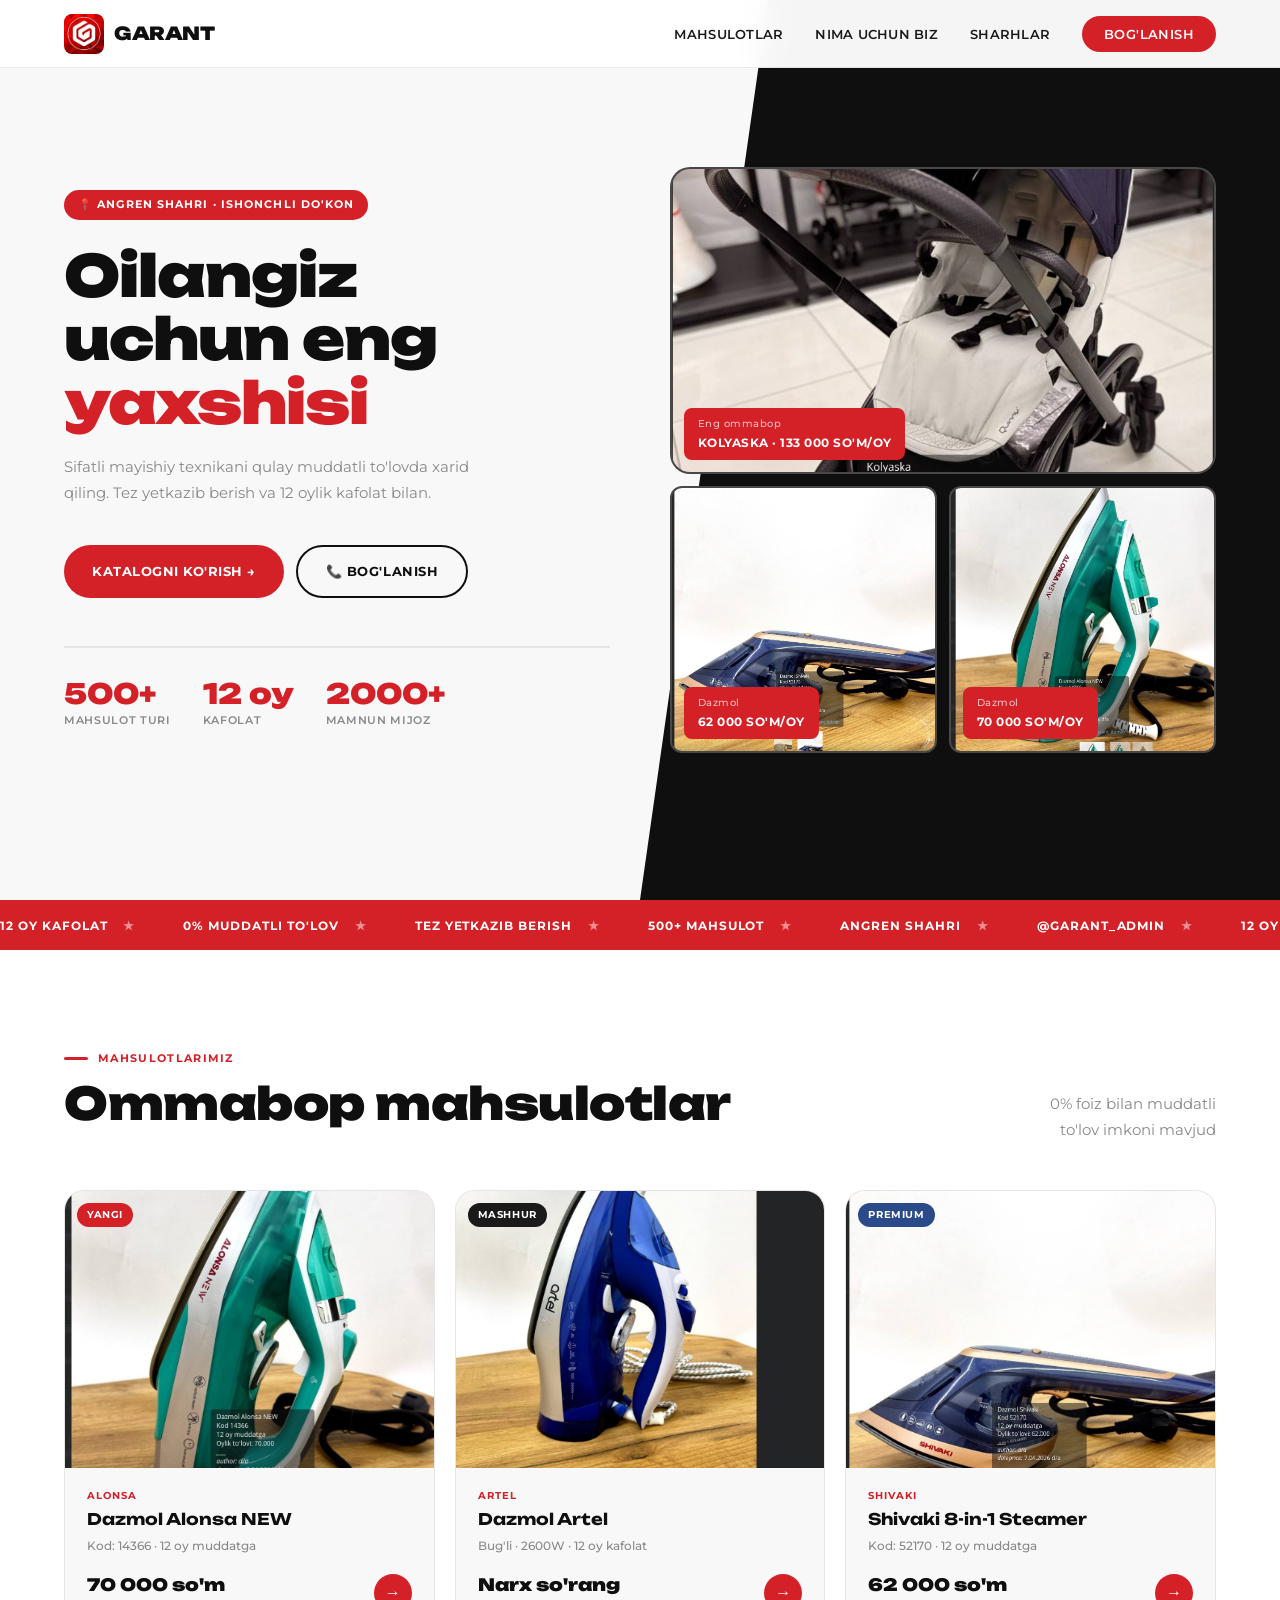
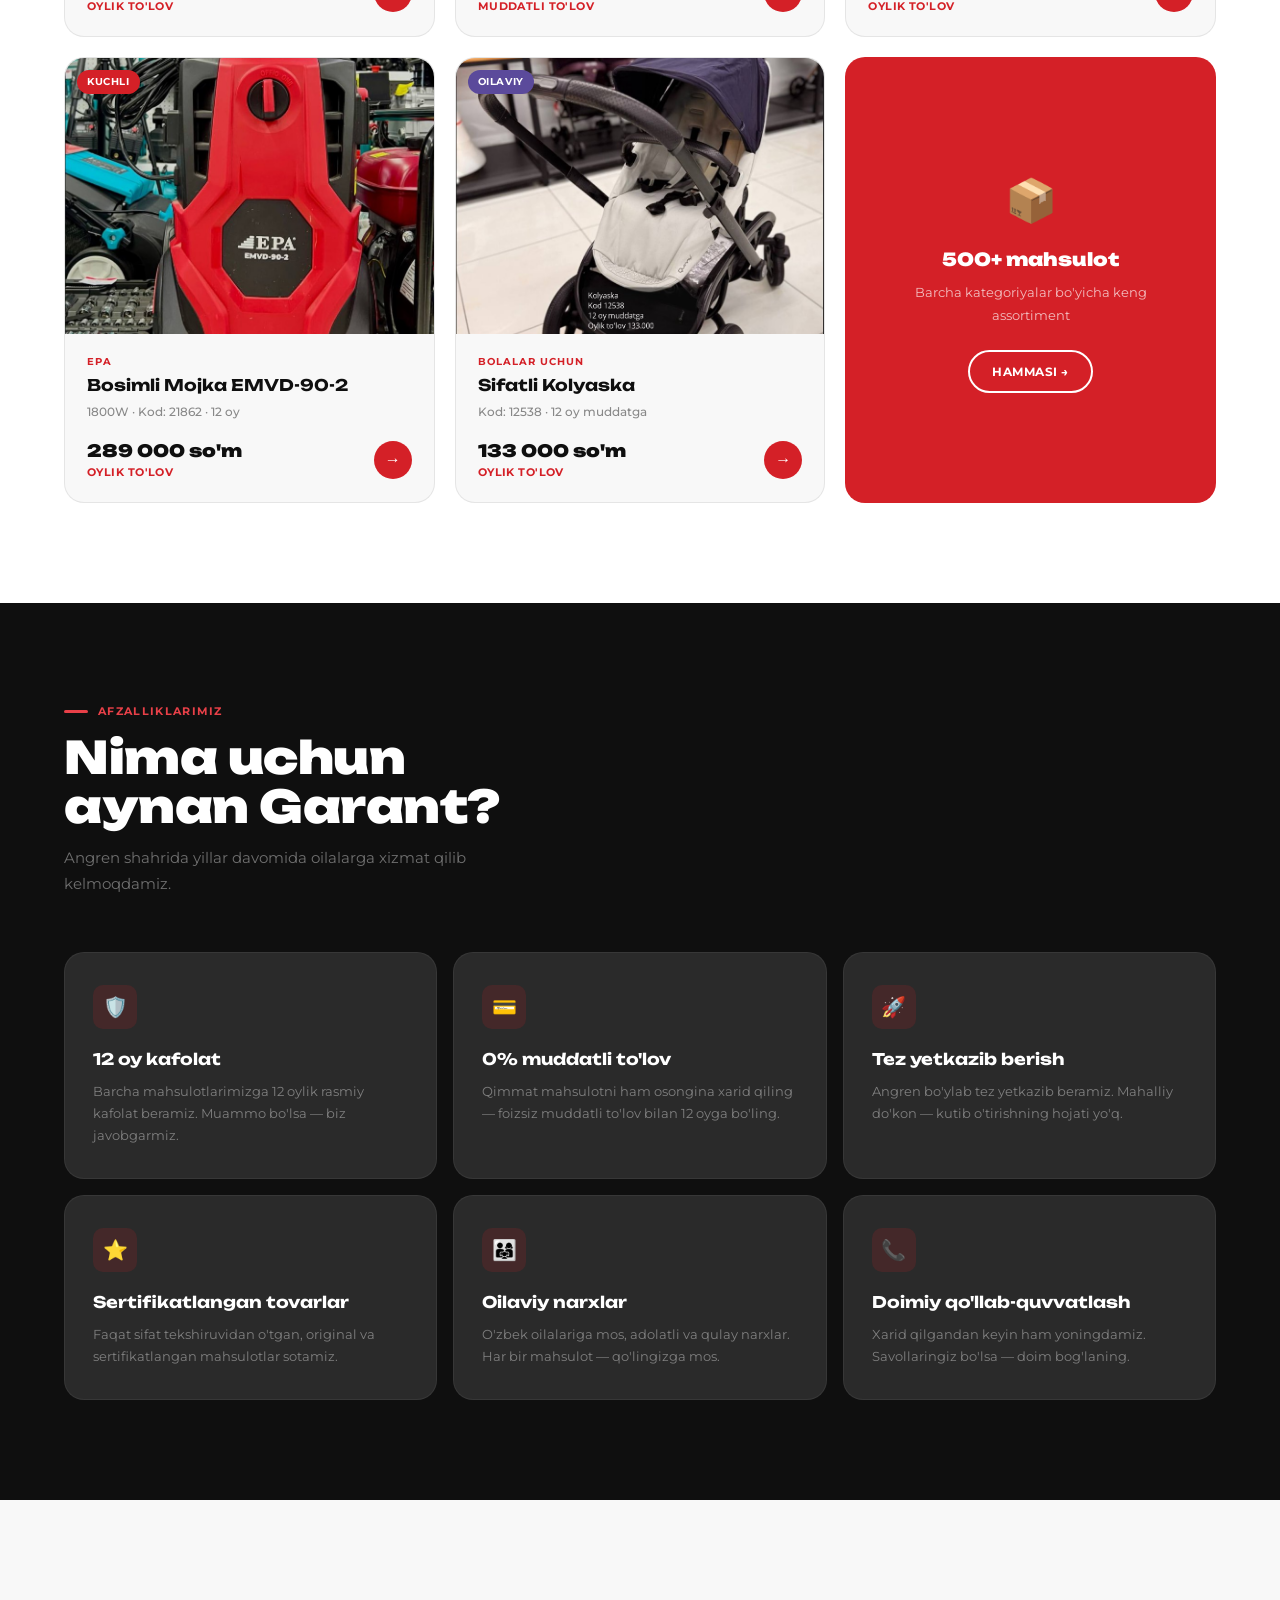
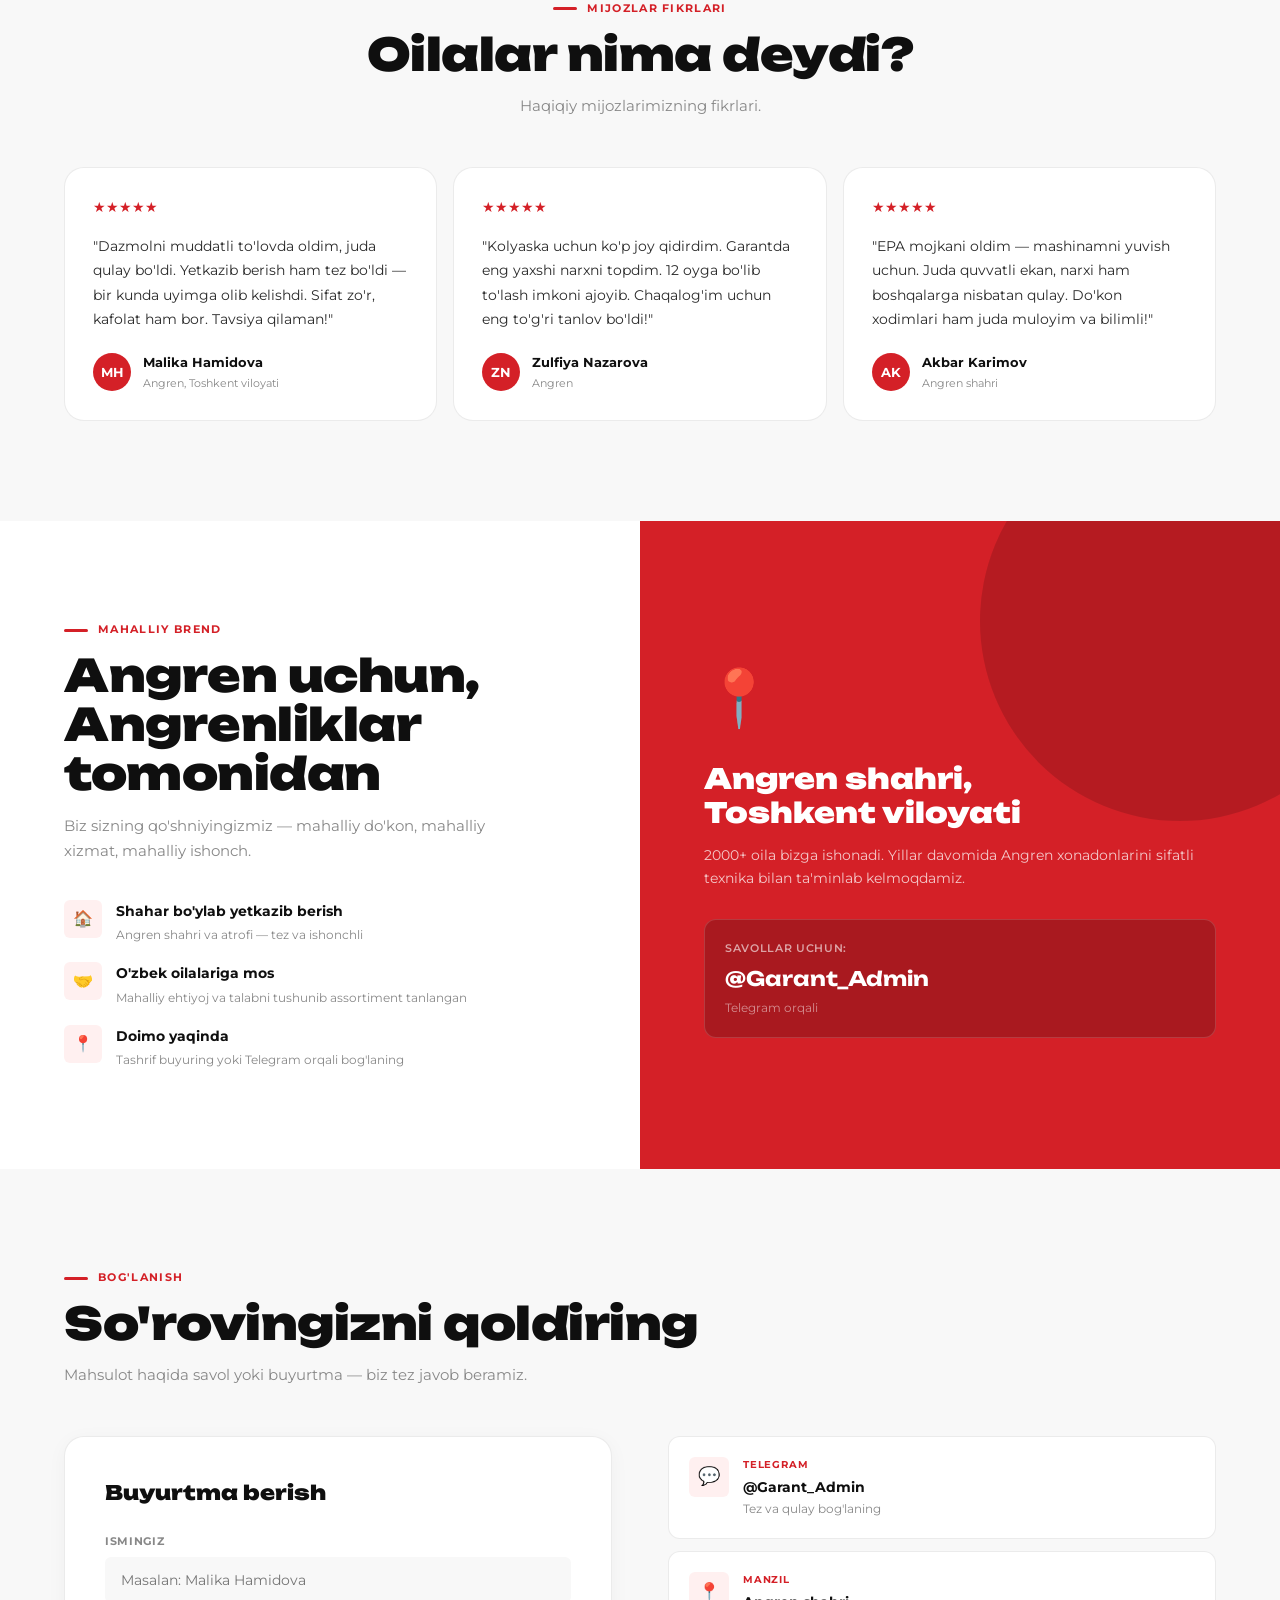
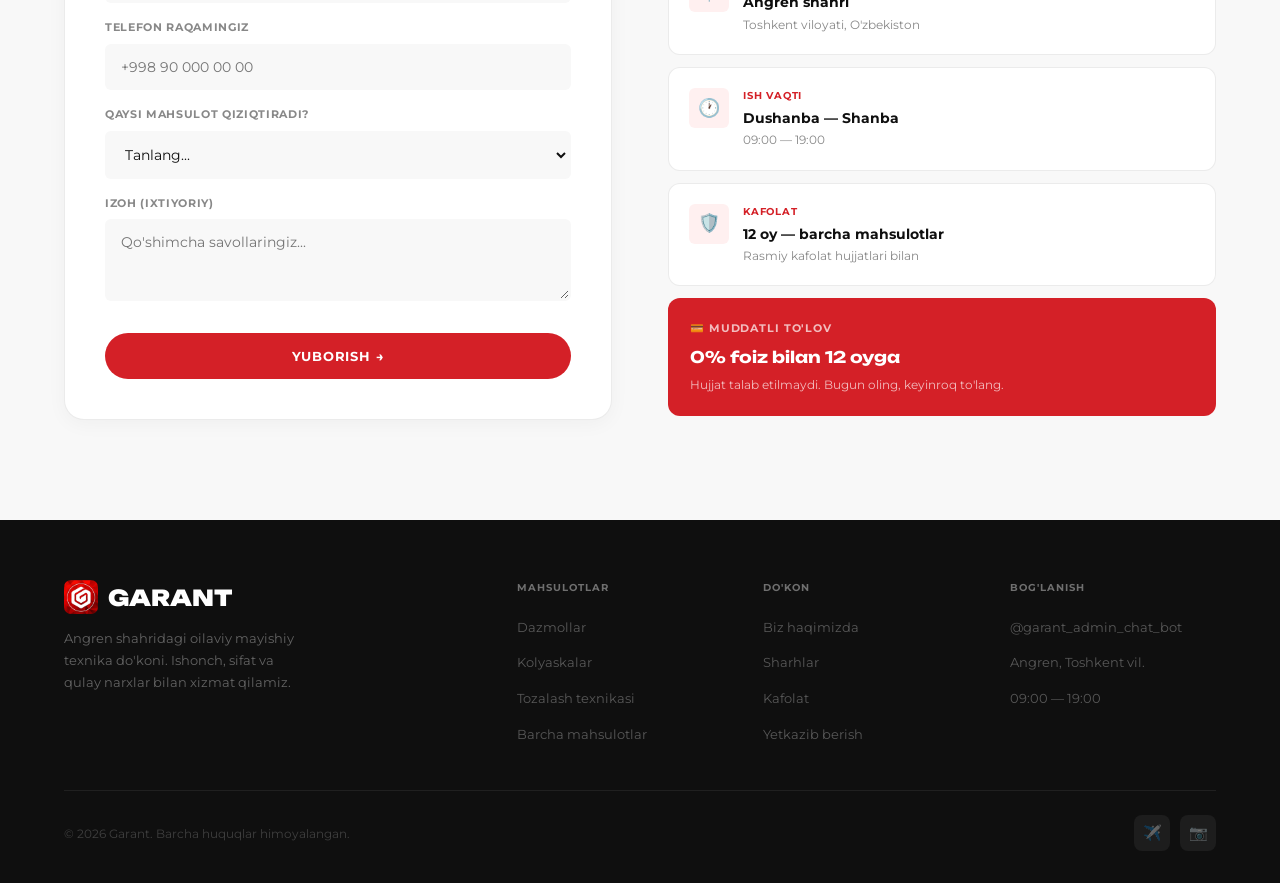
==== index.html @ 13a11385 "Rename garant.html to index.html" ====
<!DOCTYPE html>
<html lang="uz">
<head>
<meta charset="UTF-8">
<meta name="viewport" content="width=device-width, initial-scale=1.0">
<title>Garant — Oilangiz uchun eng yaxshisi</title>
<meta name="description" content="Angren shahridagi ishonchli oilaviy mayishiy texnika do'koni. Yetkazib berish, kafolat, qulay narxlar.">
<link rel="preconnect" href="https://fonts.googleapis.com">
<link rel="preconnect" href="https://fonts.gstatic.com" crossorigin>
<link href="https://fonts.googleapis.com/css2?family=Montserrat:wght@400;500;600;700;800;900&family=Unbounded:wght@700;900&display=swap" rel="stylesheet">
<style>
  *, *::before, *::after { box-sizing: border-box; margin: 0; padding: 0; }

  :root {
    --red: #D42027;
    --red-dark: #A8181E;
    --red-light: #E84048;
    --red-pale: #FFF0F0;
    --black: #0F0F0F;
    --dark: #1A1A1A;
    --dark-soft: #2A2A2A;
    --gray: #888888;
    --gray-light: #CCCCCC;
    --off-white: #F8F8F8;
    --white: #FFFFFF;
    --border: rgba(0,0,0,0.08);
    --font-display: 'Unbounded', sans-serif;
    --font-body: 'Montserrat', sans-serif;
    --radius: 12px;
    --radius-sm: 6px;
    --radius-lg: 20px;
  }

  html { scroll-behavior: smooth; }

  body {
    font-family: var(--font-body);
    background: var(--white);
    color: var(--black);
    overflow-x: hidden;
    line-height: 1.6;
  }

  nav {
    position: fixed; top: 0; left: 0; right: 0; z-index: 100;
    background: rgba(255,255,255,0.96);
    backdrop-filter: blur(16px);
    -webkit-backdrop-filter: blur(16px);
    border-bottom: 1px solid var(--border);
    padding: 0 5vw;
    display: flex; align-items: center; justify-content: space-between;
    height: 68px;
  }

  .nav-logo {
    display: flex; align-items: center; gap: 10px;
    text-decoration: none;
  }

  .nav-logo-img {
    width: 40px; height: 40px; border-radius: 8px; object-fit: cover;
  }

  .nav-logo-text {
    font-family: var(--font-display);
    font-size: 18px; font-weight: 900;
    color: var(--black);
    letter-spacing: -0.5px;
  }

  .nav-logo-text span { color: var(--red); }

  .nav-links {
    display: flex; align-items: center; gap: 32px;
    list-style: none;
  }

  .nav-links a {
    text-decoration: none;
    font-size: 13px; font-weight: 600;
    color: var(--dark);
    transition: color 0.2s;
    letter-spacing: 0.02em;
    text-transform: uppercase;
  }

  .nav-links a:hover { color: var(--red); }

  .nav-cta {
    background: var(--red) !important;
    color: white !important;
    padding: 10px 22px;
    border-radius: 100px;
    font-size: 13px !important;
    transition: background 0.2s, transform 0.15s !important;
    text-transform: uppercase !important;
    letter-spacing: 0.03em !important;
  }

  .nav-cta:hover { background: var(--red-dark) !important; transform: translateY(-1px); }

  .hamburger { display: none; cursor: pointer; flex-direction: column; gap: 5px; }
  .hamburger span { display: block; width: 24px; height: 2px; background: var(--black); border-radius: 2px; transition: 0.3s; }

  .hero {
    min-height: 100vh;
    padding: 100px 5vw 80px;
    display: grid;
    grid-template-columns: 1fr 1fr;
    gap: 60px;
    align-items: center;
    background: var(--off-white);
    position: relative;
    overflow: hidden;
  }

  .hero::before {
    content: '';
    position: absolute;
    top: 0; right: 0;
    width: 50%;
    height: 100%;
    background: var(--black);
    clip-path: polygon(20% 0, 100% 0, 100% 100%, 0% 100%);
    z-index: 0;
  }

  .hero-content { position: relative; z-index: 2; }

  .hero-tag {
    display: inline-flex; align-items: center; gap: 8px;
    background: var(--red);
    color: white;
    font-size: 11px; font-weight: 700;
    letter-spacing: 0.1em; text-transform: uppercase;
    padding: 6px 14px; border-radius: 100px;
    margin-bottom: 24px;
  }

  .hero h1 {
    font-family: var(--font-display);
    font-size: clamp(36px, 4.5vw, 60px);
    font-weight: 900;
    line-height: 1.1;
    letter-spacing: -1px;
    color: var(--black);
    margin-bottom: 20px;
  }

  .hero h1 em {
    font-style: normal;
    color: var(--red);
    display: block;
  }

  .hero-sub {
    font-size: 15px;
    color: var(--gray);
    line-height: 1.7;
    max-width: 420px;
    margin-bottom: 40px;
    font-weight: 400;
  }

  .hero-btns {
    display: flex; gap: 12px; flex-wrap: wrap;
  }

  .btn-primary {
    background: var(--red);
    color: white;
    text-decoration: none;
    padding: 14px 28px;
    border-radius: 100px;
    font-size: 13px; font-weight: 700;
    transition: background 0.2s, transform 0.15s;
    display: inline-flex; align-items: center; gap: 8px;
    text-transform: uppercase; letter-spacing: 0.04em;
  }

  .btn-primary:hover { background: var(--red-dark); transform: translateY(-2px); }

  .btn-secondary {
    background: transparent;
    border: 2px solid var(--black);
    color: var(--black);
    text-decoration: none;
    padding: 14px 28px;
    border-radius: 100px;
    font-size: 13px; font-weight: 700;
    transition: border-color 0.2s, color 0.2s, background 0.2s, transform 0.15s;
    display: inline-flex; align-items: center; gap: 8px;
    text-transform: uppercase; letter-spacing: 0.04em;
  }

  .btn-secondary:hover { border-color: var(--red); color: var(--red); transform: translateY(-2px); }

  .hero-stats {
    display: flex; gap: 32px; margin-top: 48px;
    padding-top: 32px;
    border-top: 2px solid var(--border);
  }

  .hero-stat-num {
    font-family: var(--font-display);
    font-size: 28px; font-weight: 900;
    color: var(--red); line-height: 1;
  }

  .hero-stat-label {
    font-size: 11px; color: var(--gray);
    margin-top: 4px; font-weight: 600;
    text-transform: uppercase; letter-spacing: 0.06em;
  }

  .hero-visual {
    position: relative; z-index: 2;
    display: grid;
    grid-template-columns: 1fr 1fr;
    grid-template-rows: auto auto;
    gap: 12px;
  }

  .hero-img-main {
    grid-column: 1 / 3;
    border-radius: var(--radius-lg);
    overflow: hidden;
    aspect-ratio: 16/9;
    background: #333;
    position: relative;
    border: 2px solid rgba(255,255,255,0.1);
  }

  .hero-img-main img {
    width: 100%; height: 100%; object-fit: cover;
  }

  .hero-img-card {
    border-radius: var(--radius);
    overflow: hidden;
    aspect-ratio: 1;
    background: #333;
    position: relative;
    border: 2px solid rgba(255,255,255,0.1);
  }

  .hero-img-card img {
    width: 100%; height: 100%; object-fit: cover;
  }

  .hero-badge {
    position: absolute;
    bottom: 12px; left: 12px;
    background: var(--red);
    color: white;
    padding: 8px 14px;
    border-radius: 8px;
    font-size: 12px;
    font-weight: 700;
    text-transform: uppercase;
    letter-spacing: 0.04em;
  }

  .hero-badge span {
    display: block;
    font-size: 10px;
    color: rgba(255,255,255,0.7);
    margin-bottom: 1px;
    font-weight: 500;
    text-transform: none;
  }

  section { padding: 100px 5vw; }

  .section-tag {
    font-size: 11px; font-weight: 700;
    letter-spacing: 0.12em; text-transform: uppercase;
    color: var(--red);
    margin-bottom: 12px;
    display: flex; align-items: center; gap: 10px;
  }

  .section-tag::before {
    content: ''; display: block;
    width: 24px; height: 3px;
    background: var(--red); border-radius: 2px;
  }

  .section-title {
    font-family: var(--font-display);
    font-size: clamp(28px, 3.5vw, 46px);
    font-weight: 900;
    line-height: 1.1;
    letter-spacing: -0.5px;
    color: var(--black);
    margin-bottom: 14px;
  }

  .section-sub {
    font-size: 15px;
    color: var(--gray);
    font-weight: 400;
    max-width: 500px;
    line-height: 1.7;
  }

  .ticker {
    background: var(--red);
    padding: 12px 0;
    overflow: hidden;
    white-space: nowrap;
  }

  .ticker-inner {
    display: inline-flex; gap: 48px;
    animation: ticker 20s linear infinite;
  }

  .ticker-item {
    font-size: 12px; font-weight: 700;
    color: white; text-transform: uppercase;
    letter-spacing: 0.08em;
    display: flex; align-items: center; gap: 16px;
  }

  .ticker-item::after {
    content: '★';
    color: rgba(255,255,255,0.5);
  }

  @keyframes ticker {
    from { transform: translateX(0); }
    to { transform: translateX(-50%); }
  }

  .products { background: var(--white); }

  .products-header {
    display: flex; align-items: flex-end;
    justify-content: space-between;
    margin-bottom: 48px; gap: 20px;
  }

  .products-grid {
    display: grid;
    grid-template-columns: repeat(auto-fill, minmax(280px, 1fr));
    gap: 20px;
  }

  .product-card {
    background: var(--off-white);
    border-radius: var(--radius-lg);
    overflow: hidden;
    border: 1px solid var(--border);
    transition: transform 0.25s, box-shadow 0.25s;
    cursor: pointer;
  }

  .product-card:hover {
    transform: translateY(-6px);
    box-shadow: 0 20px 50px rgba(212, 32, 39, 0.12);
  }

  .product-img {
    aspect-ratio: 4/3;
    background: #eee;
    position: relative;
    overflow: hidden;
  }

  .product-img img {
    width: 100%; height: 100%; object-fit: cover;
    transition: transform 0.4s;
  }

  .product-card:hover .product-img img { transform: scale(1.05); }

  .product-tag-badge {
    position: absolute; top: 12px; left: 12px;
    background: var(--red);
    color: white;
    font-size: 10px; font-weight: 700;
    letter-spacing: 0.06em; text-transform: uppercase;
    padding: 4px 10px; border-radius: 100px;
  }

  .product-body { padding: 20px 22px; }

  .product-brand {
    font-size: 10px; font-weight: 700;
    letter-spacing: 0.1em; text-transform: uppercase;
    color: var(--red); margin-bottom: 5px;
  }

  .product-name {
    font-family: var(--font-display);
    font-size: 16px; font-weight: 700;
    color: var(--black); margin-bottom: 6px;
    line-height: 1.3;
  }

  .product-info {
    font-size: 12px; color: var(--gray);
    margin-bottom: 16px; font-weight: 500;
  }

  .product-footer {
    display: flex; align-items: center; justify-content: space-between;
  }

  .product-price {
    font-family: var(--font-display);
    font-size: 17px; font-weight: 900;
    color: var(--black);
  }

  .product-price-month {
    display: block;
    font-size: 11px; font-weight: 700;
    color: var(--red); text-transform: uppercase; letter-spacing: 0.04em;
  }

  .product-btn {
    width: 38px; height: 38px;
    background: var(--red);
    border: none; border-radius: 50%;
    cursor: pointer;
    display: flex; align-items: center; justify-content: center;
    transition: background 0.2s, transform 0.15s;
    color: white; font-size: 16px;
  }

  .product-btn:hover { background: var(--red-dark); transform: scale(1.1); }

  .why { background: var(--black); }
  .why .section-tag { color: var(--red-light); }
  .why .section-tag::before { background: var(--red-light); }
  .why .section-title { color: var(--white); }
  .why .section-sub { color: rgba(255,255,255,0.4); }
  .why-header { margin-bottom: 56px; }

  .why-grid {
    display: grid;
    grid-template-columns: repeat(3, 1fr);
    gap: 16px;
  }

  .why-card {
    background: var(--dark-soft);
    border: 1px solid rgba(255,255,255,0.06);
    padding: 32px 28px;
    border-radius: var(--radius-lg);
    position: relative;
    transition: background 0.25s, border-color 0.25s;
    overflow: hidden;
  }

  .why-card::before {
    content: '';
    position: absolute;
    top: 0; left: 0;
    width: 4px; height: 100%;
    background: var(--red);
    transform: scaleY(0);
    transform-origin: bottom;
    transition: transform 0.3s;
  }

  .why-card:hover::before { transform: scaleY(1); }
  .why-card:hover { background: rgba(212,32,39,0.06); border-color: rgba(212,32,39,0.2); }

  .why-icon {
    width: 44px; height: 44px;
    background: rgba(212, 32, 39, 0.15);
    border-radius: 10px;
    display: flex; align-items: center; justify-content: center;
    font-size: 20px; margin-bottom: 20px;
  }

  .why-card h3 {
    font-family: var(--font-display);
    font-size: 16px; font-weight: 700;
    color: var(--white); margin-bottom: 10px;
    line-height: 1.3;
  }

  .why-card p {
    font-size: 13px;
    color: rgba(255,255,255,0.4);
    line-height: 1.7; font-weight: 400;
  }

  .testimonials { background: var(--off-white); }

  .testimonials-grid {
    display: grid;
    grid-template-columns: repeat(3, 1fr);
    gap: 16px;
    margin-top: 48px;
  }

  .testimonial-card {
    background: var(--white);
    border-radius: var(--radius-lg);
    padding: 28px;
    border: 1px solid var(--border);
    transition: transform 0.2s, box-shadow 0.2s;
  }

  .testimonial-card:hover { transform: translateY(-3px); box-shadow: 0 16px 40px rgba(0,0,0,0.06); }

  .stars { display: flex; gap: 3px; margin-bottom: 16px; color: var(--red); font-size: 14px; }

  .testimonial-text {
    font-size: 14px; line-height: 1.75;
    color: var(--dark-soft); margin-bottom: 20px;
    font-weight: 400;
  }

  .testimonial-author { display: flex; align-items: center; gap: 12px; }

  .author-avatar {
    width: 38px; height: 38px;
    border-radius: 50%;
    background: var(--red);
    display: flex; align-items: center; justify-content: center;
    font-weight: 700; font-size: 13px;
    color: white;
  }

  .author-name { font-size: 13px; font-weight: 700; color: var(--black); }
  .author-loc { font-size: 11px; color: var(--gray); margin-top: 2px; }

  .local {
    background: var(--white);
    display: grid;
    grid-template-columns: 1fr 1fr;
    gap: 0;
    padding: 0;
    overflow: hidden;
  }

  .local-content {
    padding: 100px 8vw 100px 5vw;
    display: flex; flex-direction: column; justify-content: center;
  }

  .local-visual {
    background: var(--red);
    padding: 60px 5vw;
    display: flex; flex-direction: column; justify-content: center;
    position: relative;
    overflow: hidden;
  }

  .local-visual::before {
    content: '';
    position: absolute;
    top: -100px; right: -100px;
    width: 400px; height: 400px;
    background: rgba(0,0,0,0.15);
    border-radius: 50%;
  }

  .local-map-pin { font-size: 56px; margin-bottom: 20px; position: relative; z-index: 1; }

  .local-visual h3 {
    font-family: var(--font-display);
    font-size: 28px; font-weight: 900;
    color: white; margin-bottom: 14px;
    position: relative; z-index: 1; line-height: 1.2;
  }

  .local-visual p {
    font-size: 14px; color: rgba(255,255,255,0.75);
    line-height: 1.7; font-weight: 400;
    position: relative; z-index: 1;
  }

  .local-features { display: flex; flex-direction: column; gap: 18px; margin-top: 36px; }

  .local-feature { display: flex; align-items: flex-start; gap: 14px; }

  .local-feature-icon {
    width: 38px; height: 38px; flex-shrink: 0;
    background: var(--red-pale);
    border-radius: var(--radius-sm);
    display: flex; align-items: center; justify-content: center;
    font-size: 16px;
  }

  .local-feature-title { font-size: 14px; font-weight: 700; color: var(--black); margin-bottom: 3px; }
  .local-feature-desc { font-size: 12px; color: var(--gray); font-weight: 400; }

  .contact { background: var(--off-white); }

  .contact-grid {
    display: grid;
    grid-template-columns: 1fr 1fr;
    gap: 56px;
    margin-top: 48px;
    align-items: start;
  }

  .contact-form-wrap {
    background: var(--white);
    border-radius: var(--radius-lg);
    padding: 40px;
    border: 1px solid var(--border);
    box-shadow: 0 4px 20px rgba(0,0,0,0.04);
  }

  .contact-form-wrap h3 {
    font-family: var(--font-display);
    font-size: 20px; font-weight: 900;
    color: var(--black); margin-bottom: 24px;
  }

  .form-group { margin-bottom: 16px; }

  .form-group label {
    display: block;
    font-size: 11px; font-weight: 700;
    color: var(--gray); margin-bottom: 7px;
    letter-spacing: 0.06em; text-transform: uppercase;
  }

  .form-group input,
  .form-group select,
  .form-group textarea {
    width: 100%;
    background: var(--off-white);
    border: 2px solid transparent;
    border-radius: var(--radius-sm);
    padding: 12px 14px;
    font-family: var(--font-body);
    font-size: 14px;
    color: var(--black);
    transition: border-color 0.2s;
    outline: none;
    resize: vertical;
  }

  .form-group input:focus,
  .form-group select:focus,
  .form-group textarea:focus {
    border-color: var(--red);
    background: white;
  }

  .form-btn {
    width: 100%;
    background: var(--red);
    color: white;
    border: none;
    border-radius: 100px;
    padding: 15px;
    font-family: var(--font-body);
    font-size: 13px; font-weight: 700;
    cursor: pointer;
    transition: background 0.2s, transform 0.15s;
    margin-top: 8px;
    text-transform: uppercase;
    letter-spacing: 0.06em;
  }

  .form-btn:hover { background: var(--red-dark); transform: translateY(-1px); }

  .contact-info { display: flex; flex-direction: column; gap: 12px; }

  .contact-info-item {
    display: flex; align-items: flex-start; gap: 14px;
    padding: 20px;
    background: var(--white);
    border-radius: var(--radius);
    border: 1px solid var(--border);
    transition: transform 0.2s, border-color 0.2s;
  }

  .contact-info-item:hover { transform: translateX(4px); border-color: var(--red); }

  .contact-info-icon {
    width: 40px; height: 40px; flex-shrink: 0;
    background: var(--red-pale);
    border-radius: var(--radius-sm);
    display: flex; align-items: center; justify-content: center;
    font-size: 18px;
  }

  .contact-info-label {
    font-size: 10px; font-weight: 700;
    letter-spacing: 0.08em; text-transform: uppercase;
    color: var(--red); margin-bottom: 3px;
  }

  .contact-info-value { font-size: 14px; font-weight: 700; color: var(--black); }
  .contact-info-sub { font-size: 12px; color: var(--gray); font-weight: 400; margin-top: 1px; }

  footer { background: var(--black); padding: 60px 5vw 32px; }

  .footer-top {
    display: grid;
    grid-template-columns: 2fr 1fr 1fr 1fr;
    gap: 40px;
    padding-bottom: 44px;
    border-bottom: 1px solid rgba(255,255,255,0.07);
  }

  .footer-brand-name {
    font-family: var(--font-display);
    font-size: 22px; font-weight: 900;
    color: var(--white); margin-bottom: 12px;
    display: flex; align-items: center; gap: 10px;
  }

  .footer-brand-name img { width: 34px; height: 34px; border-radius: 7px; object-fit: cover; }

  .footer-desc {
    font-size: 13px; color: rgba(255,255,255,0.35);
    line-height: 1.7; font-weight: 400; max-width: 240px;
  }

  .footer-col h4 {
    font-size: 10px; font-weight: 700;
    color: rgba(255,255,255,0.4);
    letter-spacing: 0.1em; text-transform: uppercase;
    margin-bottom: 18px;
  }

  .footer-col ul { list-style: none; display: flex; flex-direction: column; gap: 10px; }

  .footer-col ul a {
    text-decoration: none;
    font-size: 13px; color: rgba(255,255,255,0.3);
    transition: color 0.2s; font-weight: 400;
  }

  .footer-col ul a:hover { color: var(--white); }

  .footer-bottom {
    display: flex; align-items: center; justify-content: space-between;
    padding-top: 24px;
  }

  .footer-copy { font-size: 12px; color: rgba(255,255,255,0.2); font-weight: 400; }

  .footer-social { display: flex; gap: 10px; }

  .social-btn {
    width: 36px; height: 36px;
    background: rgba(255,255,255,0.06);
    border-radius: 8px;
    display: flex; align-items: center; justify-content: center;
    text-decoration: none; color: rgba(255,255,255,0.4);
    font-size: 15px;
    transition: background 0.2s, color 0.2s;
  }

  .social-btn:hover { background: var(--red); color: white; }

  .reveal {
    opacity: 0;
    transform: translateY(24px);
    transition: opacity 0.6s ease, transform 0.6s ease;
  }

  .reveal.visible { opacity: 1; transform: translateY(0); }

  .reveal-delay-1 { transition-delay: 0.1s; }
  .reveal-delay-2 { transition-delay: 0.2s; }
  .reveal-delay-3 { transition-delay: 0.3s; }
  .reveal-delay-4 { transition-delay: 0.4s; }
  .reveal-delay-5 { transition-delay: 0.5s; }

  .mobile-menu {
    display: none;
    position: fixed; top: 68px; left: 0; right: 0;
    background: rgba(255,255,255,0.98);
    backdrop-filter: blur(12px);
    padding: 20px 5vw;
    z-index: 99;
    border-bottom: 1px solid var(--border);
    flex-direction: column; gap: 4px;
  }

  .mobile-menu a {
    text-decoration: none; font-size: 14px; font-weight: 700;
    color: var(--black); padding: 12px 0;
    border-bottom: 1px solid var(--border);
    text-transform: uppercase; letter-spacing: 0.04em;
    transition: color 0.2s;
  }

  .mobile-menu a:hover { color: var(--red); }
  .mobile-menu.open { display: flex; }

  @media (max-width: 900px) {
    .hero { grid-template-columns: 1fr; padding-top: 90px; }
    .hero::before { display: none; }
    .hero-visual { order: -1; }
    .why-grid { grid-template-columns: 1fr 1fr; }
    .testimonials-grid { grid-template-columns: 1fr; }
    .local { grid-template-columns: 1fr; }
    .contact-grid { grid-template-columns: 1fr; }
    .footer-top { grid-template-columns: 1fr 1fr; }
    .nav-links { display: none; }
    .hamburger { display: flex; }
    .footer-bottom { flex-direction: column; gap: 12px; text-align: center; }
  }

  @media (max-width: 600px) {
    section { padding: 64px 5vw; }
    .hero-stats { flex-wrap: wrap; gap: 20px; }
    .products-grid { grid-template-columns: 1fr 1fr; }
    .why-grid { grid-template-columns: 1fr; }
    .footer-top { grid-template-columns: 1fr; }
    .contact-form-wrap { padding: 26px 20px; }
  }
</style>
</head>
<body>

<nav>
  <a href="#" class="nav-logo">
    <img class="nav-logo-img" src="[data-uri]" alt="Garant">
    <span class="nav-logo-text">GARANT</span>
  </a>
  <ul class="nav-links">
    <li><a href="#products">Mahsulotlar</a></li>
    <li><a href="#why">Nima uchun biz</a></li>
    <li><a href="#reviews">Sharhlar</a></li>
    <li><a href="#contact" class="nav-cta">Bog'lanish</a></li>
  </ul>
  <div class="hamburger" onclick="toggleMenu()">
    <span></span><span></span><span></span>
  </div>
</nav>

<div class="mobile-menu" id="mobileMenu">
  <a href="#products" onclick="toggleMenu()">Mahsulotlar</a>
  <a href="#why" onclick="toggleMenu()">Nima uchun biz</a>
  <a href="#reviews" onclick="toggleMenu()">Sharhlar</a>
  <a href="#contact" onclick="toggleMenu()">Bog'lanish</a>
</div>

<section class="hero">
  <div class="hero-content">
    <div class="hero-tag">📍 Angren shahri · Ishonchli do'kon</div>
    <h1>Oilangiz<br>uchun eng<br><em>yaxshisi</em></h1>
    <p class="hero-sub">Sifatli mayishiy texnikani qulay muddatli to'lovda xarid qiling. Tez yetkazib berish va 12 oylik kafolat bilan.</p>
    <div class="hero-btns">
      <a href="#products" class="btn-primary">Katalogni ko'rish →</a>
      <a href="#contact" class="btn-secondary">📞 Bog'lanish</a>
    </div>
    <div class="hero-stats">
      <div>
        <div class="hero-stat-num">500+</div>
        <div class="hero-stat-label">Mahsulot turi</div>
      </div>
      <div>
        <div class="hero-stat-num">12 oy</div>
        <div class="hero-stat-label">Kafolat</div>
      </div>
      <div>
        <div class="hero-stat-num">2000+</div>
        <div class="hero-stat-label">Mamnun mijoz</div>
      </div>
    </div>
  </div>

  <div class="hero-visual">
    <div class="hero-img-main">
      <img src="[data-uri]" alt="Kolyaska">
      <div class="hero-badge">
        <span>Eng ommabop</span>
        Kolyaska · 133 000 so'm/oy
      </div>
    </div>
    <div class="hero-img-card">
      <img src="[data-uri]" alt="Dazmol Shivaki">
      <div class="hero-badge">
        <span>Dazmol</span>
        62 000 so'm/oy
      </div>
    </div>
    <div class="hero-img-card">
      <img src="[data-uri]" alt="Dazmol Alonsa">
      <div class="hero-badge">
        <span>Dazmol</span>
        70 000 so'm/oy
      </div>
    </div>
  </div>
</section>

<div class="ticker">
  <div class="ticker-inner">
    <span class="ticker-item">12 oy kafolat</span>
    <span class="ticker-item">0% muddatli to'lov</span>
    <span class="ticker-item">Tez yetkazib berish</span>
    <span class="ticker-item">500+ mahsulot</span>
    <span class="ticker-item">Angren shahri</span>
    <span class="ticker-item">@Garant_Admin</span>
    <span class="ticker-item">12 oy kafolat</span>
    <span class="ticker-item">0% muddatli to'lov</span>
    <span class="ticker-item">Tez yetkazib berish</span>
    <span class="ticker-item">500+ mahsulot</span>
    <span class="ticker-item">Angren shahri</span>
    <span class="ticker-item">@Garant_Admin</span>
  </div>
</div>

<section class="products" id="products">
  <div class="products-header">
    <div>
      <div class="section-tag reveal">Mahsulotlarimiz</div>
      <h2 class="section-title reveal">Ommabop mahsulotlar</h2>
    </div>
    <p class="section-sub reveal" style="margin-bottom:0; text-align:right;">0% foiz bilan muddatli<br>to'lov imkoni mavjud</p>
  </div>

  <div class="products-grid">
    <div class="product-card reveal">
      <div class="product-img">
        <img src="[data-uri]" alt="Dazmol Alonsa NEW">
        <span class="product-tag-badge">Yangi</span>
      </div>
      <div class="product-body">
        <div class="product-brand">Alonsa</div>
        <div class="product-name">Dazmol Alonsa NEW</div>
        <div class="product-info">Kod: 14366 · 12 oy muddatga</div>
        <div class="product-footer">
          <div>
            <div class="product-price">70 000 so'm</div>
            <span class="product-price-month">oylik to'lov</span>
          </div>
          <button class="product-btn" onclick="scrollToContact()">→</button>
        </div>
      </div>
    </div>

    <div class="product-card reveal reveal-delay-1">
      <div class="product-img">
        <img src="[data-uri]" alt="Dazmol Artel">
        <span class="product-tag-badge" style="background:#1a1a1a;">Mashhur</span>
      </div>
      <div class="product-body">
        <div class="product-brand">Artel</div>
        <div class="product-name">Dazmol Artel</div>
        <div class="product-info">Bug'li · 2600W · 12 oy kafolat</div>
        <div class="product-footer">
          <div>
            <div class="product-price">Narx so'rang</div>
            <span class="product-price-month">muddatli to'lov</span>
          </div>
          <button class="product-btn" onclick="scrollToContact()">→</button>
        </div>
      </div>
    </div>

    <div class="product-card reveal reveal-delay-2">
      <div class="product-img">
        <img src="[data-uri]" alt="Dazmol Shivaki">
        <span class="product-tag-badge" style="background:#2A4A8A;">Premium</span>
      </div>
      <div class="product-body">
        <div class="product-brand">Shivaki</div>
        <div class="product-name">Shivaki 8-in-1 Steamer</div>
        <div class="product-info">Kod: 52170 · 12 oy muddatga</div>
        <div class="product-footer">
          <div>
            <div class="product-price">62 000 so'm</div>
            <span class="product-price-month">oylik to'lov</span>
          </div>
          <button class="product-btn" onclick="scrollToContact()">→</button>
        </div>
      </div>
    </div>

    <div class="product-card reveal reveal-delay-3">
      <div class="product-img">
        <img src="[data-uri]" alt="EPA Bosimli Mojka">
        <span class="product-tag-badge">Kuchli</span>
      </div>
      <div class="product-body">
        <div class="product-brand">EPA</div>
        <div class="product-name">Bosimli Mojka EMVD-90-2</div>
        <div class="product-info">1800W · Kod: 21862 · 12 oy</div>
        <div class="product-footer">
          <div>
            <div class="product-price">289 000 so'm</div>
            <span class="product-price-month">oylik to'lov</span>
          </div>
          <button class="product-btn" onclick="scrollToContact()">→</button>
        </div>
      </div>
    </div>

    <div class="product-card reveal reveal-delay-4">
      <div class="product-img">
        <img src="[data-uri]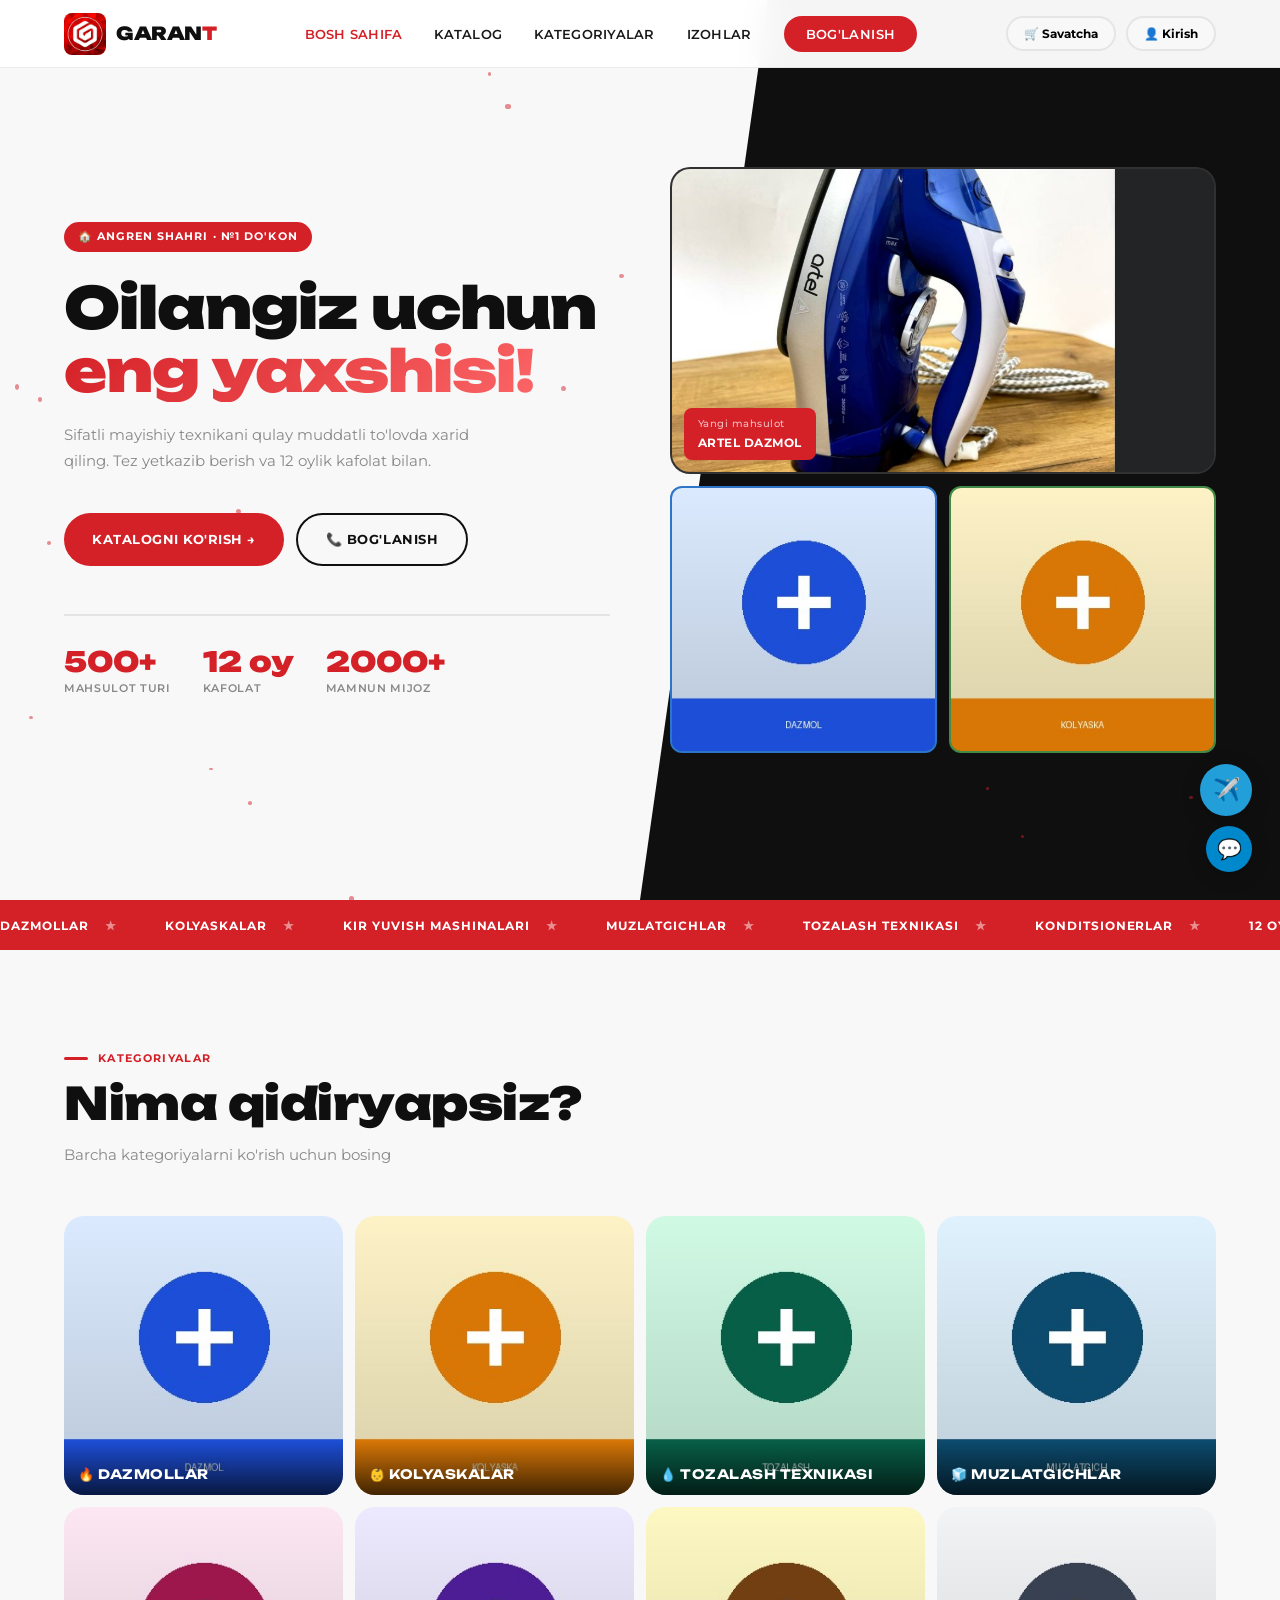
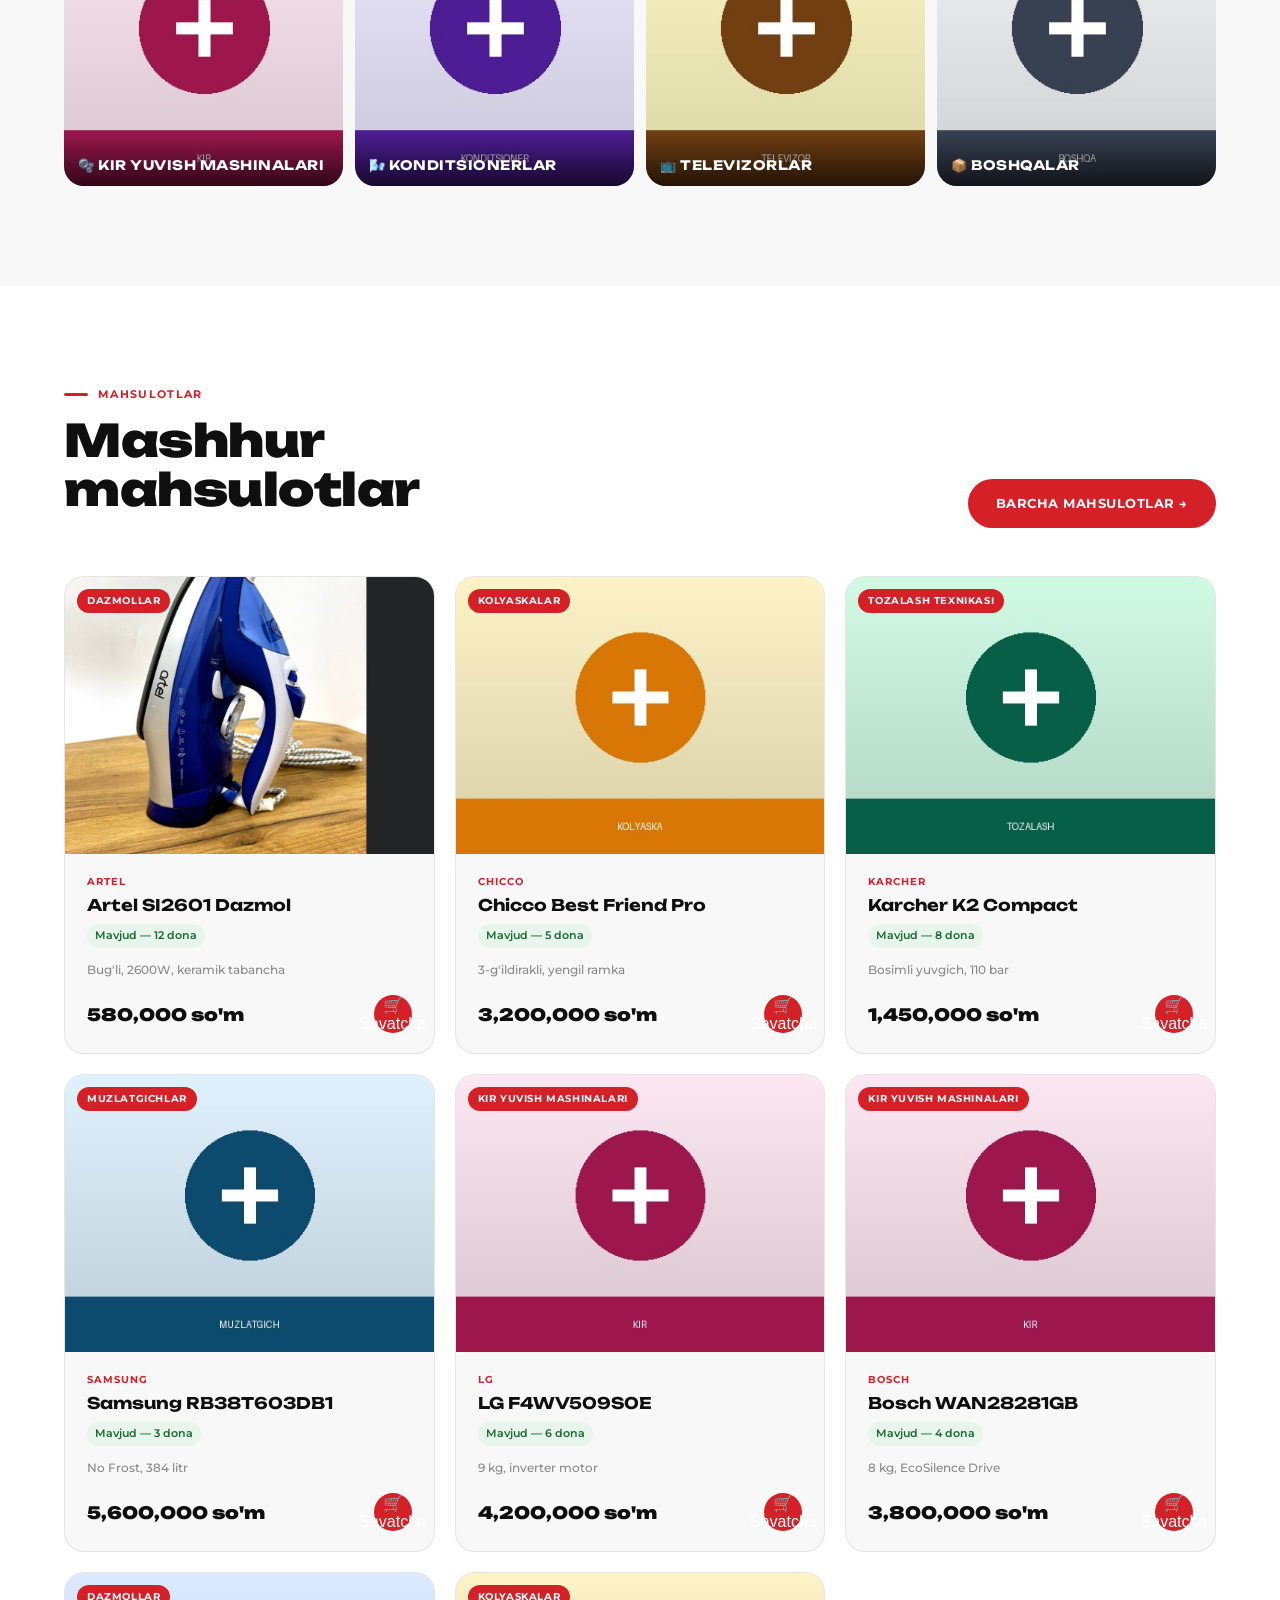
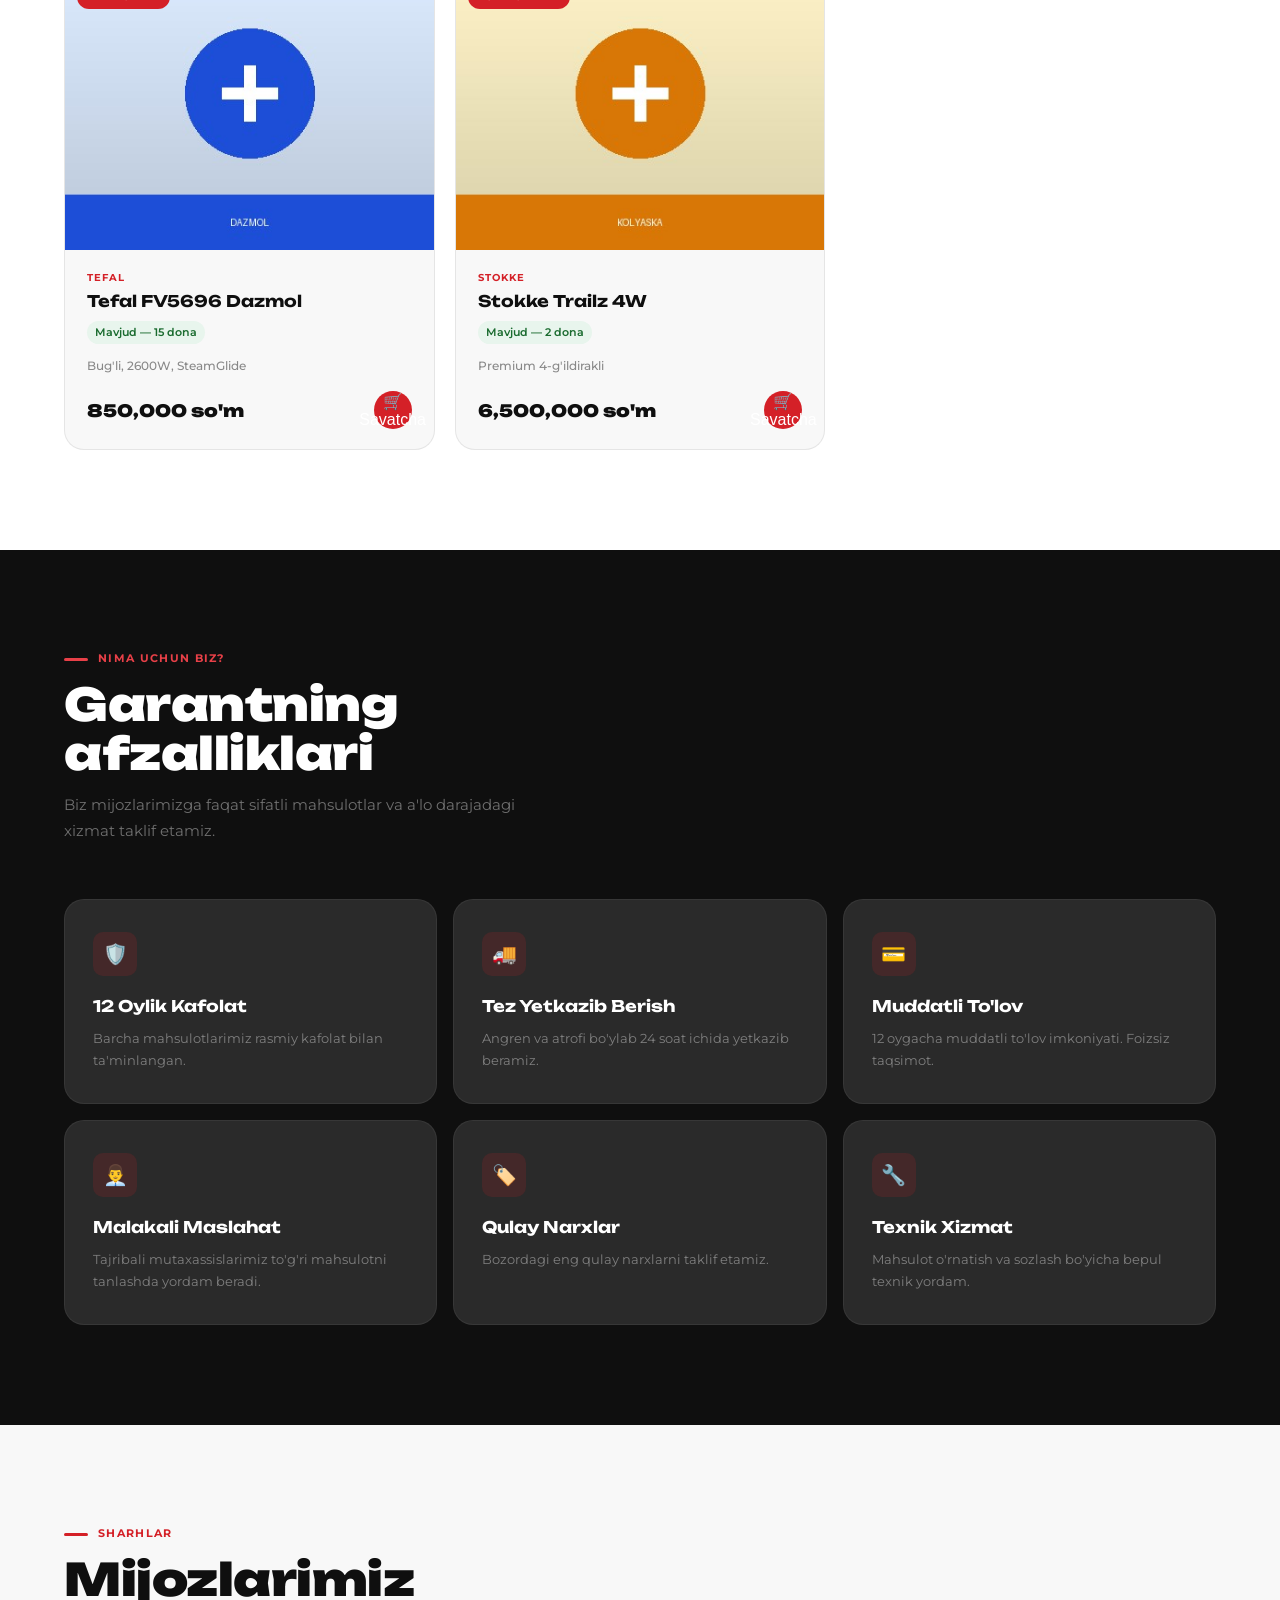
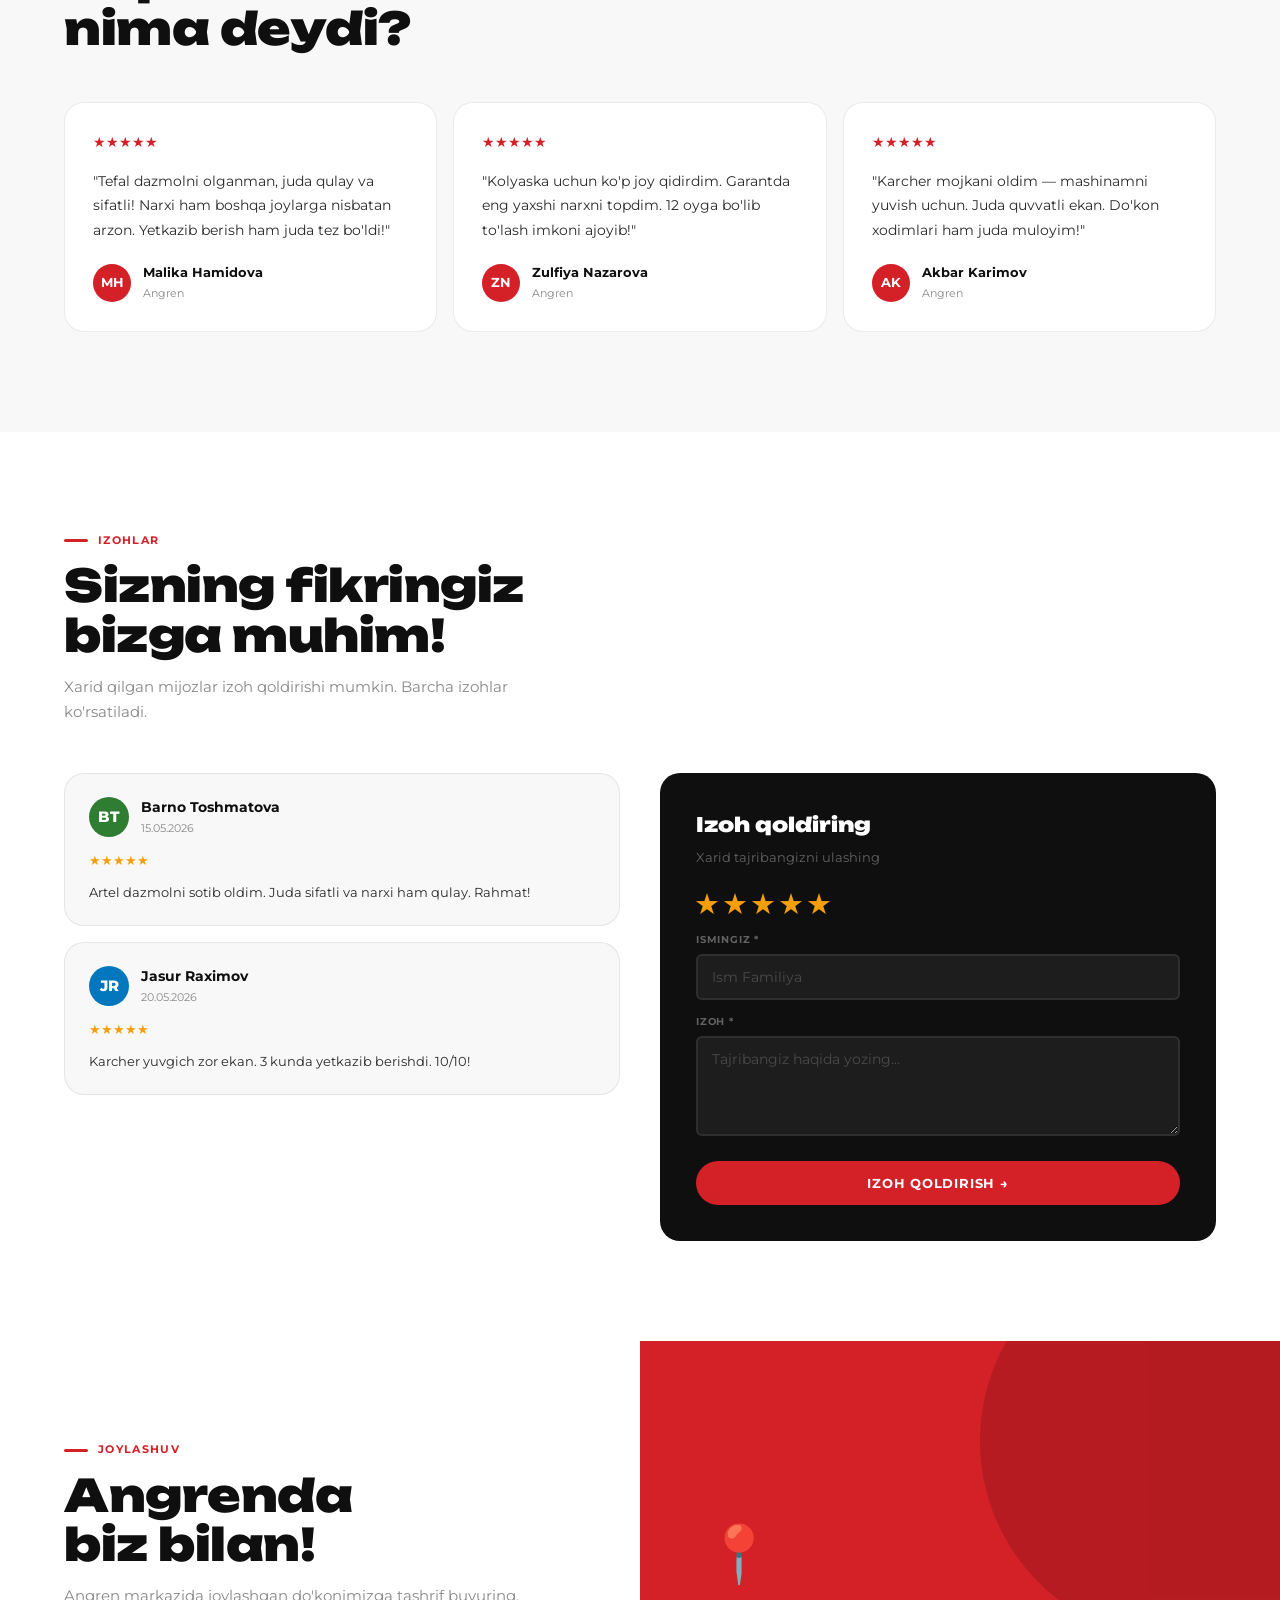
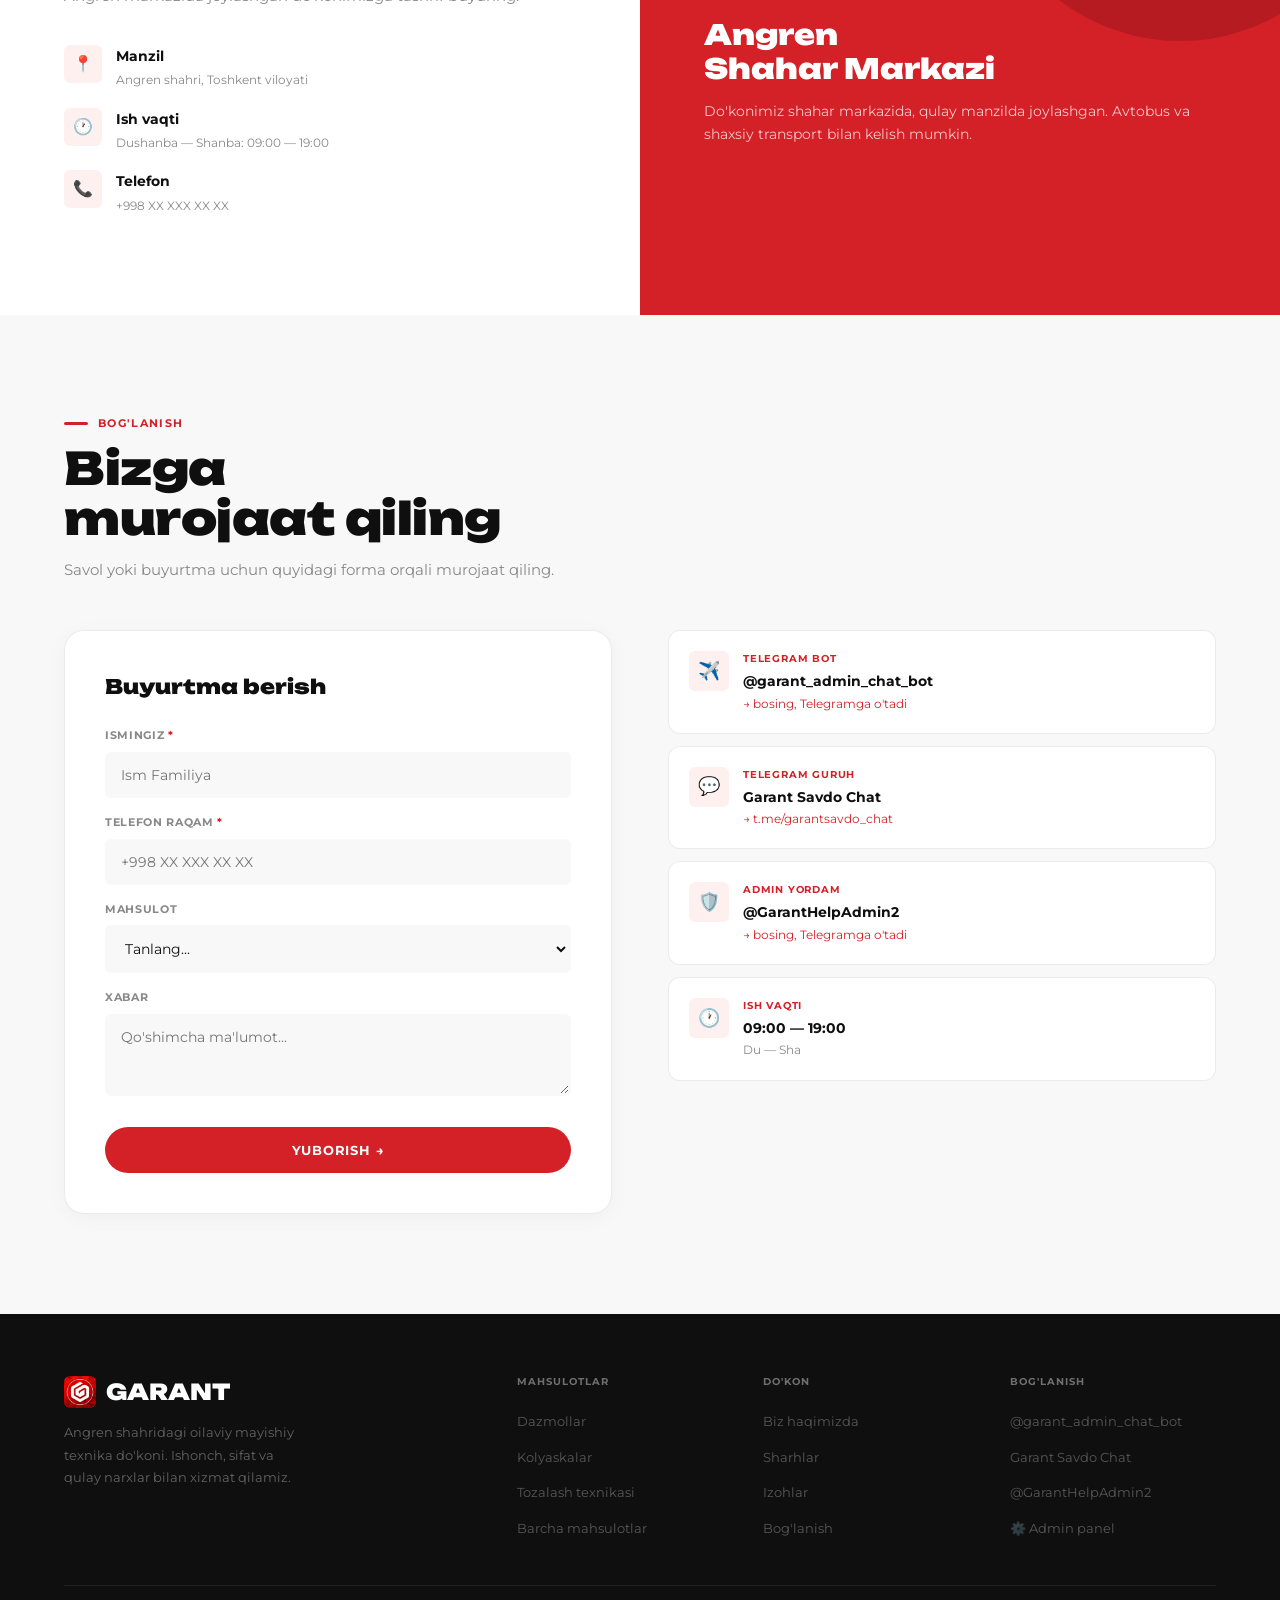
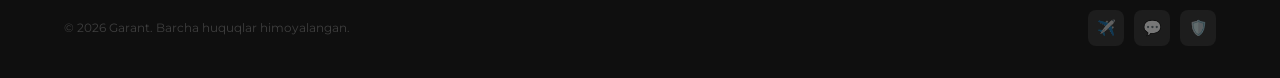
